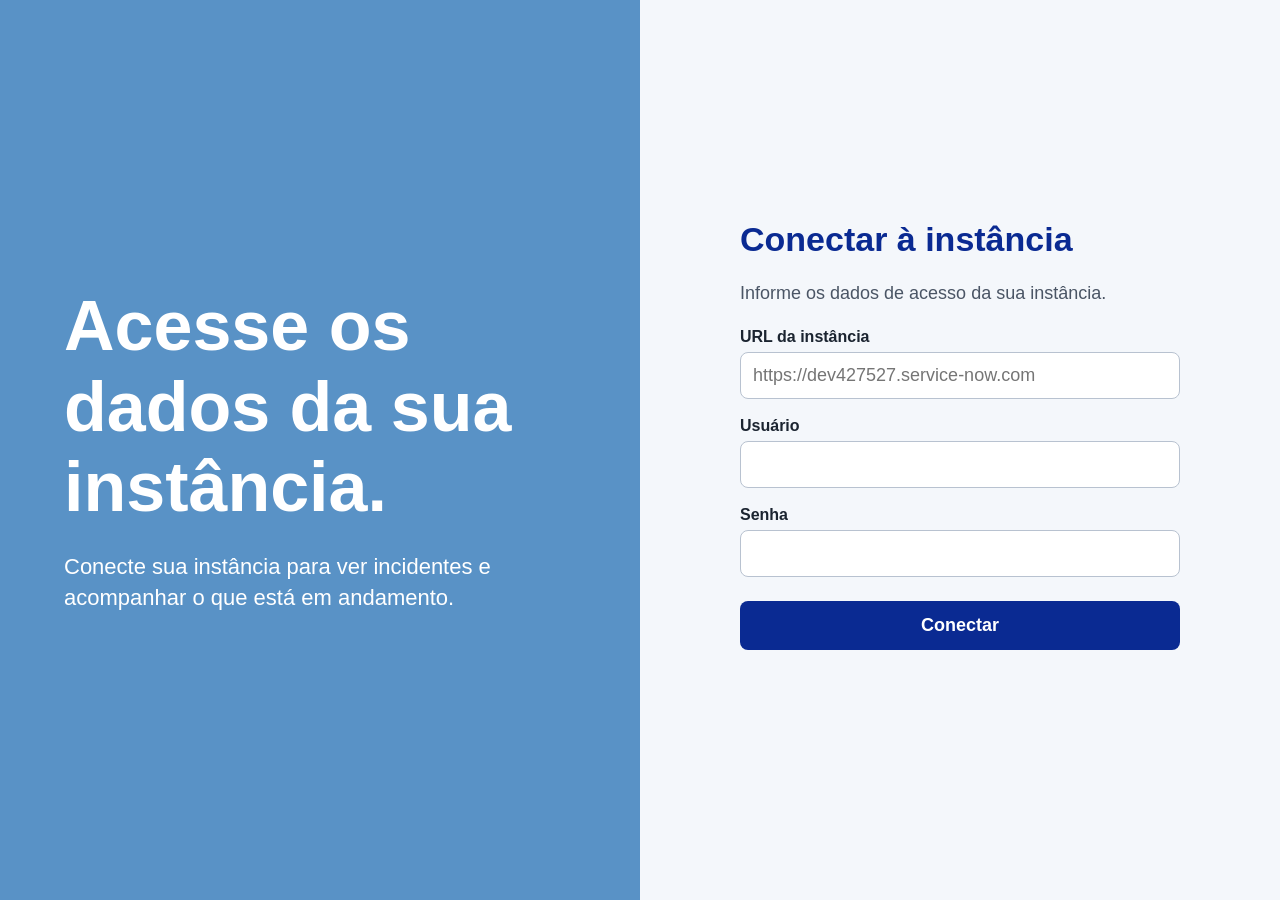
==== incidentes.html @ f0076033 "Adiciona tela de incidentes e atualiz páginas existentes" ====
<!DOCTYPE html>
<html lang="pt-BR">
<head>
    <meta charset="UTF-8">
    <meta name="viewport" content="width=device-width, initial-scale=1.0">
    <title>Todos incidentes</title>
    <link rel="stylesheet" href="painel_p1.css">
    <link rel="stylesheet" href="incidentes.css">
    <style>
    .badge{
        padding: 4px 10px;
        border-radius: 12px;
        font-size: 13px;
        font-weight: bold;
    }
    .badge-vermelho{ background-color: #fbdede; color: #b3261e; }
    .badge-laranja{ background-color: #fde3cf; color: #c2540a; }
    .badge-amarelo{ background-color: #fdf3cf; color: #8a6d00; }
    .badge-cinza{ background-color: #e4e7eb; color: #4a5565; }
</style>
</head>
<body>
    <header>
        <h2>Treinamento ServiceNow</h2>
        <span id="conectado"></span>
        <a class="volta" href="painel.html">Voltar para o painel</a>
        <button onclick="sair()">Sair</button>
    </header>

    <main>
        <h1>Todos incidentes</h1>

        <label for="estado">Estado</label>
        <select id="estado">
            <option value="">Todos</option>
            <option value="1">New</option>
            <option value="2">In Progress</option>
            <option value="3">On Hold</option>
            <option value="6">Resolved</option>
            <option value="7">Closed</option>
        </select>

        <label for="prioridade">Prioridade</label>
        <select id="prioridade">
            <option value="">Todas</option>
            <option value="1">1 - Critical</option>
            <option value="2">2 - High</option>
            <option value="3">3 - Moderate</option>
            <option value="4">4 - Low</option>
        </select>

        <label for="busca">Buscar</label>
        <input id="busca" type="text" placeholder="Número (INC000...) ou trecho da descrição">

        <button onclick="filtrar()">Filtrar</button>
        <p id="mensagem">Carregando...</p>

        <table id="tabela">
            <thead>
                <tr>
                    <th>Número</th>
                    <th>Descrição</th>
                    <th>Prioridade</th>
                    <th>Estado</th>
                    <th>Grupo</th>
                    <th>Aberto em</th>
                </tr>
            </thead>
            <tbody id="corpo"></tbody>
        </table>

        <button id="anterior" onclick="paginaAnterior()">Anterior</button>
        <span id="numero-pagina"></span>
        <button id="proxima" onclick="proximaPagina()">Próxima</button>
    </main>
    

    <script>
        if(sessionStorage.getItem("url") == null){
            window.location.href = "index.html";
        }

        const url = sessionStorage.getItem("url");
        const usuario = sessionStorage.getItem("usuario");
        const senha = sessionStorage.getItem("senha");
        const credenciais = btoa(`${usuario}:${senha}`);

        document.getElementById("conectado").textContent = `${url} - ${usuario}`;

        const sair = () => {
            sessionStorage.clear();
            window.location.href = "index.html";
        };

        const mensagem = document.getElementById("mensagem");
        const corpo = document.getElementById("corpo");
        let pagina = 0;

        function corDaPrioridade(prioridade){
            if(prioridade.includes("1")) return "vermelho";
            if(prioridade.includes("2")) return "laranja";
            if(prioridade.includes("3")) return "amarelo";
            return "cinza"
        }

        function buscarIncidentes(){
            mensagem.textContent = "Carregando..."
            corpo.innerHTML = "";

            const estado = document.getElementById("estado").value;
            const prioridade = document.getElementById("prioridade").value;
            const busca = document.getElementById("busca").value.trim();

            let consulta = "";
            if(estado != ""){
                consulta += `state=${estado}`;
            }
            if(prioridade != ""){
                if(consulta != ""){
                    consulta += "^";
                }
                consulta += `priority=${prioridade}`;
            }
            if(busca != ""){
                if(consulta != ""){
                    consulta += "^";
                }
                consulta += `numberLIKE${busca}^ORshort_descriptionLIKE${busca}`;
            }

            document.getElementById("numero-pagina").textContent = `Página ${pagina + 1}`

             fetch(`${url}/api/now/table/incident?sysparm_query=${consulta}ORDERBYDESCopened_at&sysparm_fields=number,short_description,priority,state,assignment_group,opened_at&sysparm_limit=20&sysparm_offset=${pagina * 20}&sysparm_display_value=true`, {
                headers: {Authorization: `Basic ${credenciais}`},
            })
            .then((resposta) => resposta.json())
            .then((dados) => {
                if(dados.result.length == 0){
                    mensagem.textContent = "Nenhum incidente encontrado";
                    document.getElementById("tabela").style.display = "none";
                }
                else{
                    mensagem.textContent = "";
                    document.getElementById("tabela").style.display = "table";
                    dados.result.forEach((incidente) => {
                        const linha = document.createElement("tr");
                        linha.innerHTML = `
                            <td>${incidente.number}</td>
                            <td>${incidente.short_description}</td>
                            <td><span class="badge badge-${corDaPrioridade(incidente.priority)}">${incidente.priority}</span></td>
                            <td>${incidente.state}</td>
                            <td>${incidente.assignment_group.display_value}</td>
                            <td>${incidente.opened_at}</td>
                        `;
                        corpo.appendChild(linha);
                    });
                }
            })
            .catch(() => {
                mensagem.textContent = "Não foi possível carregar";
            });
            }
            
            function proximaPagina(){
                pagina = pagina + 1;
                document.getElementById("anterior").disabled = false;
                buscarIncidentes();
            }

            function paginaAnterior(){
                if(pagina > 0){
                    pagina = pagina - 1;
                }
                if(pagina == 0){
                    document.getElementById("anterior").disabled = true;
                }
                buscarIncidentes();
            }

            function filtrar(){
                pagina = 0;
                document.getElementById("anterior").disabled = true;
                buscarIncidentes();
            }
    
            buscarIncidentes();
    </script>
</body>
</html>
---- painel_p1.css ----
*{
    box-sizing: border-box;
}

body{
    margin: 0;
    font-family: Arial, Helvetica, sans-serif;
    background-color: #eef2f9;
    color: #1c2a3e;
}

/*cabecalho*/
header{
    display: flex;
    align-items: center;
    gap: 16px;
    padding: 20px 60px;
    background-color: #5992c6;
    color: white;
}

header h2{
    margin: 0;
    font-size: 20px;
}

#conectado{
    margin-left: auto;
    font-size: 14px;
}

header button{
    padding: 10px 20px;
    font-size: 14px;
    font-weight: bold;
    color: #5992c6;
    background-color: white;
    border: none;
    border-radius: 6px;
    cursor: pointer;
}

/*titulo*/
h1{
    margin: 32px 60px 24px;
    font-size: 32px;
    color: #5992c6;
}

main{
    padding: 0 60px 60px;
}

main h1{
    margin: 32px 0 24px;
    font-size: 32px;
    color: #5992c6;
}
/*cards*/
.cards{
    display: grid;
    grid-template-columns: 1fr;
    gap: 32px;
    margin-bottom: 40px;
}

.card{
    position: relative;
    padding: 32px 40px;
    min-height: 200px;
    background-color: white;
    border-radius: 12px;
    border: 1px solid #d5dde8;
    color: #1c2a3e;
    text-decoration: none;
    display: flex;
    flex-direction: column;
    justify-content: center;
}

.card h3{
    margin: 0 0 20px;
    font-size: 60px;
    font-weight: normal;
    color: #4a5565;
}

.card p{
    margin: 0;
    font-size: 84px;
    font-weight: bold;
    color: #5992c6;
}

a.card:hover{
    border-color: #5992c6;
}



/*atalhos*/
.atalhos{
    display: flex;
    gap: 16px;
}

.botao{
    padding: 30px 55px;
    font-size: 20px;
    font-weight: bold;
    border-radius: 8px;
    text-decoration: none;
}

.botao-cheio{
    color: white;
    background-color: #5992c6;
}

.botao-cheio:hover{
    background-color: #123a82;
}

.botao-contorno{
    color: #5992c6;
    background-color: white;
    border: 1px solid #5992c6;
}

.botao-contorno:hover{
    background-color: #eaf1ff;
}


/*lista - incidentes*/
 .volta{
    padding: 10px 20px;
    font-size: 14px;
    font-weight: bold;
    color: #5992c6;
    background-color: white;
    border: none;
    border-radius: 6px;
    text-decoration: none;
    display: inline-block;
}

.volta:hover{
    background-color: #eaf1ff;
    text-decoration: underline;
}
#lista{
    padding: 0;
    list-style: none;
    background-color: white;
    border-radius: 12px;
    border: 1px solid #d5dde8;
    overflow: hidden;
}

#lista li{
    margin: 0;
    padding: 16px 24px;
    border-bottom: 1px solid #d5dde8;
    font-size: 16px;
}

#lista li:last-child{
    border-bottom: none;
} 

.ver-lista{
    display: inline-block;
    margin-top: 12px;
    font-size: 22px;
    font-weight: bold;
    color: #5992c6;
    text-decoration: none;
}

.ver-lista:hover{
    text-decoration: underline;
}
---- incidentes.css ----
/*pagina de incidentes - filtros*/
main label{
    display: inline-block;
    margin-right: 6px;
    font-weight: bold;
    font-size: 14px;
    color: #4a5565;
}

main select, main input[type="text"]{
    padding: 8px 12px;
    margin-right: 16px;
    font-size: 14px;
    border: 1px solid #d5dde8;
    border-radius: 6px;
    background-color: white;
    color: #1c2a3e;
}

main select:focus,
main input[type="text"]:focus{
    outline: 2px solid #5992c6;
    border-color: #5992c6;
}

main input[type="text"]{
    width: 260px;
}

main button{
    padding: 9px 20px;
    font-size: 14px;
    font-weight: bold;
    color: white;
    background-color: #5992c6;
    border: none;
    border-radius: 6px;
    cursor: pointer;
}

main button:hover{
    background-color: #123a82;
}

/*tabela de incidentes*/
table{
    width: 100%;
    margin-top: 24px;
    border-collapse: collapse;
    background-color: white;
    border-radius: 12px;
    overflow: hidden;
    box-shadow: 0 1px 3px rgba(0,0,0,0.06);
}

thead{
    background-color: #eef2f9;
}

th{
    padding: 14px 16px;
    text-align: left;
    font-size: 16px;
    color: #4a5565;
    border-bottom: 1px solid #d5dde8;
}

td{
    padding: 14px 16px;
    font-size: 14px;
    border-bottom: 1px solid #eef2f9;
}

tbody tr:hover{
    background-color: #f4f7fb;
}

tbody tr:last-child td{
    border-bottom: none;
}

/*paginação*/
#anterior,
#proxima{
    margin-top: 20px;
    margin-right: 8px;
    background-color: white;
    color: #5992c6;
    border: 1px solid #5992c6;
}

#anterior:hover:not(:disabled),
#proxima:hover{
    background-color: #eaf1ff;
}

#anterior:disabled{
    color: #b8c2d0;
    border-color: #d5dde8;
    background-color: #f4f7fb;
    cursor: not-allowed;
}

#numero-pagina{
    margin: 0 12px;
    font-size: 14px;
    font-weight: bold;
    color: #4a5565;
}
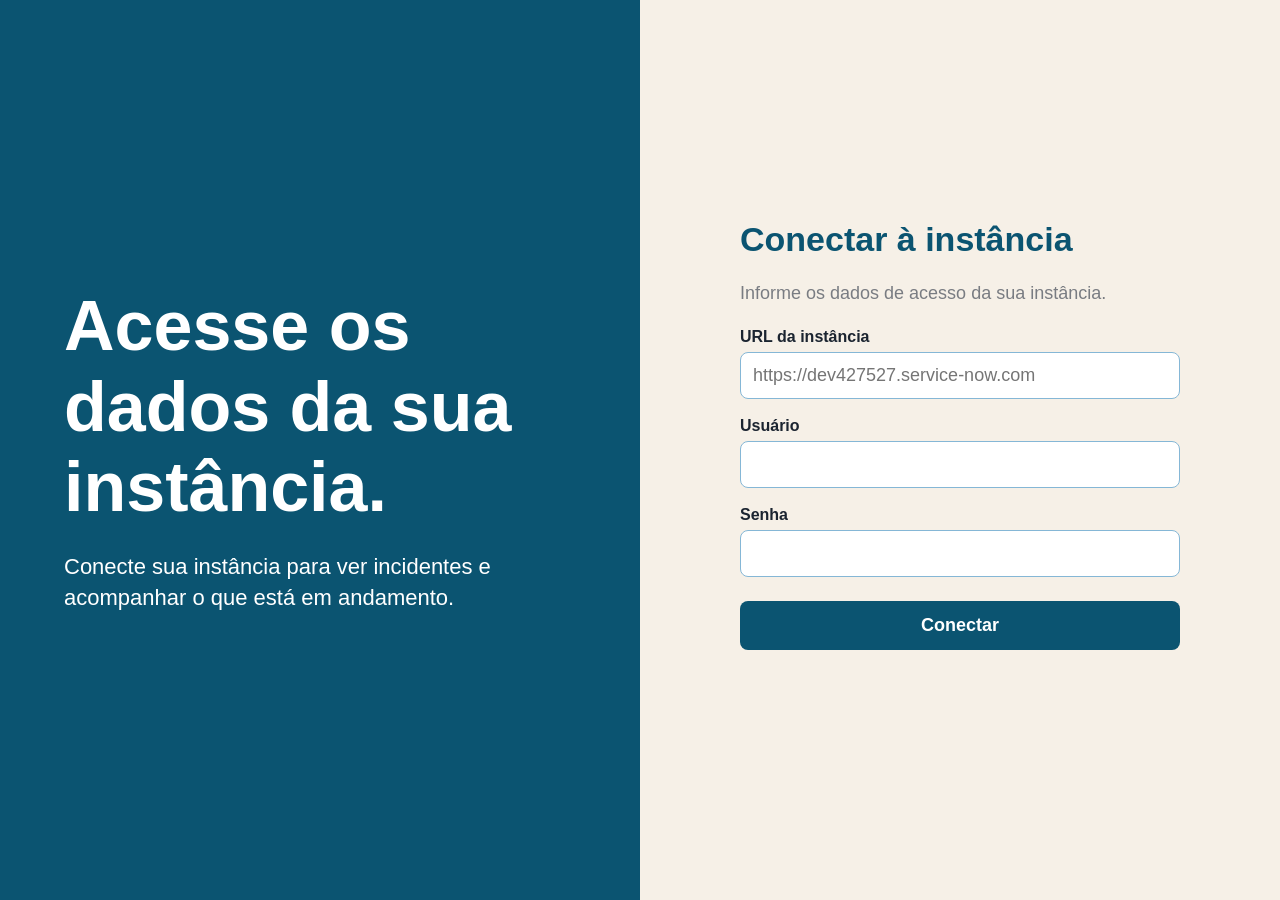
==== commit 363aba7a: "Refatora separando CSS, movendo scripts para JS e aplicando outras cores - Separa o CSS em painel.cs" ====
--- a/incidentes.html
+++ b/incidentes.html
@@ -4,20 +4,9 @@
     <meta charset="UTF-8">
     <meta name="viewport" content="width=device-width, initial-scale=1.0">
     <title>Todos incidentes</title>
-    <link rel="stylesheet" href="painel_p1.css">
+    <link rel="stylesheet" href="incidentesP1.css">
     <link rel="stylesheet" href="incidentes.css">
-    <style>
-    .badge{
-        padding: 4px 10px;
-        border-radius: 12px;
-        font-size: 13px;
-        font-weight: bold;
-    }
-    .badge-vermelho{ background-color: #fbdede; color: #b3261e; }
-    .badge-laranja{ background-color: #fde3cf; color: #c2540a; }
-    .badge-amarelo{ background-color: #fdf3cf; color: #8a6d00; }
-    .badge-cinza{ background-color: #e4e7eb; color: #4a5565; }
-</style>
+
 </head>
 <body>
     <header>
@@ -28,7 +17,7 @@
     </header>
 
     <main>
-        <h1>Todos incidentes</h1>
+        <h1>TODOS INCIDENTES</h1>
 
         <label for="estado">Estado</label>
         <select id="estado">
@@ -73,117 +62,31 @@
         <span id="numero-pagina"></span>
         <button id="proxima" onclick="proximaPagina()">Próxima</button>
     </main>
-    
 
-    <script>
-        if(sessionStorage.getItem("url") == null){
-            window.location.href = "index.html";
-        }
+    <div id="modal-fundo" class="modal-fundo fundo">
+        <div class="modal-caixa">
+            <div class="modal-topo">
+                 <span id="modal-numero"></span>
+                <button onclick="fecharModal()">Fechar</button>
+            </div>
 
-        const url = sessionStorage.getItem("url");
-        const usuario = sessionStorage.getItem("usuario");
-        const senha = sessionStorage.getItem("senha");
-        const credenciais = btoa(`${usuario}:${senha}`);
+            <h2 id="modal-titulo"></h2>
+            <p><strong>Solicitante:</strong> <span id="modal-solicitante"></span></p>
+            <p><strong>Categoria:</strong> <span id="modal-categoria"></span></p>
+            <p><strong>Grupo designado:</strong> <span id="modal-grupo"></span></p>
+            <p><strong>Impacto:</strong> <span id="modal-impacto"></span></p>
+            <p><strong>Urgência:</strong> <span id="modal-urgencia"></span></p>
+            <p><strong>Prioridade:</strong> <span id="modal-prioridade"></span></p>
+            <p><strong>Responsável:</strong> <span id="modal-responsavel"></span></p>
+            <p><strong>Estado:</strong> <span id="modal-estado"></span></p>
+            <p><strong>Aberto em:</strong> <span id="modal-aberto"></span></p>
+            <p><strong>Atualizado em:</strong> <span id="modal-atualizado"></span></p>
 
-        document.getElementById("conectado").textContent = `${url} - ${usuario}`;
+            <p><strong>Descrição completa:</strong></p>
+            <p id="modal-descricao"></p>
+        </div>
+    </div>
 
-        const sair = () => {
-            sessionStorage.clear();
-            window.location.href = "index.html";
-        };
-
-        const mensagem = document.getElementById("mensagem");
-        const corpo = document.getElementById("corpo");
-        let pagina = 0;
-
-        function corDaPrioridade(prioridade){
-            if(prioridade.includes("1")) return "vermelho";
-            if(prioridade.includes("2")) return "laranja";
-            if(prioridade.includes("3")) return "amarelo";
-            return "cinza"
-        }
-
-        function buscarIncidentes(){
-            mensagem.textContent = "Carregando..."
-            corpo.innerHTML = "";
-
-            const estado = document.getElementById("estado").value;
-            const prioridade = document.getElementById("prioridade").value;
-            const busca = document.getElementById("busca").value.trim();
-
-            let consulta = "";
-            if(estado != ""){
-                consulta += `state=${estado}`;
-            }
-            if(prioridade != ""){
-                if(consulta != ""){
-                    consulta += "^";
-                }
-                consulta += `priority=${prioridade}`;
-            }
-            if(busca != ""){
-                if(consulta != ""){
-                    consulta += "^";
-                }
-                consulta += `numberLIKE${busca}^ORshort_descriptionLIKE${busca}`;
-            }
-
-            document.getElementById("numero-pagina").textContent = `Página ${pagina + 1}`
-
-             fetch(`${url}/api/now/table/incident?sysparm_query=${consulta}ORDERBYDESCopened_at&sysparm_fields=number,short_description,priority,state,assignment_group,opened_at&sysparm_limit=20&sysparm_offset=${pagina * 20}&sysparm_display_value=true`, {
-                headers: {Authorization: `Basic ${credenciais}`},
-            })
-            .then((resposta) => resposta.json())
-            .then((dados) => {
-                if(dados.result.length == 0){
-                    mensagem.textContent = "Nenhum incidente encontrado";
-                    document.getElementById("tabela").style.display = "none";
-                }
-                else{
-                    mensagem.textContent = "";
-                    document.getElementById("tabela").style.display = "table";
-                    dados.result.forEach((incidente) => {
-                        const linha = document.createElement("tr");
-                        linha.innerHTML = `
-                            <td>${incidente.number}</td>
-                            <td>${incidente.short_description}</td>
-                            <td><span class="badge badge-${corDaPrioridade(incidente.priority)}">${incidente.priority}</span></td>
-                            <td>${incidente.state}</td>
-                            <td>${incidente.assignment_group.display_value}</td>
-                            <td>${incidente.opened_at}</td>
-                        `;
-                        corpo.appendChild(linha);
-                    });
-                }
-            })
-            .catch(() => {
-                mensagem.textContent = "Não foi possível carregar";
-            });
-            }
-            
-            function proximaPagina(){
-                pagina = pagina + 1;
-                document.getElementById("anterior").disabled = false;
-                buscarIncidentes();
-            }
-
-            function paginaAnterior(){
-                if(pagina > 0){
-                    pagina = pagina - 1;
-                }
-                if(pagina == 0){
-                    document.getElementById("anterior").disabled = true;
-                }
-                buscarIncidentes();
-            }
-
-            function filtrar(){
-                pagina = 0;
-                document.getElementById("anterior").disabled = true;
-                buscarIncidentes();
-            }
-    
-            buscarIncidentes();
-    </script>
+    <script src="incidentes.js"></script>
 </body>
 </html>
--- a/incidentesP1.css
+++ b/incidentesP1.css
@@ -0,0 +1,93 @@
+*{
+    box-sizing: border-box;
+}
+
+body{
+    margin: 0;
+    font-family: Arial, Helvetica, sans-serif;
+    background-color: #f6f0e7;
+    color: #1c2a3e;
+}
+
+/*cabeçalho*/
+header{
+    display: flex;
+    align-items: center;
+    gap: 16px;
+    padding: 20px 60px;
+    background-color: #0b5471;
+    color: white;
+}
+
+header h2{
+    margin: 0;
+    font-size: 20px;
+}
+
+#conectado{
+    margin-left: auto;
+    font-size: 14px;
+}
+
+header button{
+    padding: 10px 20px;
+    font-size: 14px;
+    font-weight: bold;
+    color: #0b5471;
+    background-color: white;
+    border: none;
+    border-radius: 6px;
+    cursor: pointer;
+}
+
+/*lista - incidentes*/
+.volta{
+    padding: 10px 20px;
+    font-size: 14px;
+    font-weight: bold;
+    color: #0b5471;
+    background-color: white;
+    border-radius: 6px;
+    text-decoration: none;
+    display: inline-block;
+}
+
+.volta:hover{
+    background-color: #f6f0e7;
+    text-decoration: underline;
+}
+
+/*conteudo*/
+main{
+    padding: 0 60px 60px;
+}
+
+main h1{
+    margin: 32px 0 24px;
+    font-size: 32px;
+    color: #0b5471;
+}
+
+/*lista - incidentes*/
+#lista{
+    margin: 0;
+    padding: 0;
+    list-style: none;
+    background-color: white;
+    border-radius: 12px;
+    border: 1px solid #85b7d6;
+    overflow: hidden;
+}
+
+#lista li{
+    margin: 0;
+    padding: 16px 24px;
+    border-bottom: 1px solid #85b7d6;
+    font-size: 16px;
+}
+
+#lista li:last-child{
+    border-bottom: none;
+} 
+
+
--- a/incidentes.css
+++ b/incidentes.css
@@ -1,26 +1,37 @@
+.badge{
+    padding: 4px 10px;
+    border-radius: 12px;
+    font-size: 13px;
+    font-weight: bold;
+}
+
+.badge-vermelho{ background-color: #fbdede; color: #b3261e; }
+.badge-laranja{ background-color: #fde3cf; color: #c2540a; }
+.badge-amarelo{ background-color: #fdf3cf; color: #8a6d00; }
+.badge-cinza{ background-color: #e4e7eb; color: #4a5565; }
+
 /*pagina de incidentes - filtros*/
 main label{
     display: inline-block;
     margin-right: 6px;
     font-weight: bold;
     font-size: 14px;
-    color: #4a5565;
+    color: #797c82;
 }
 
 main select, main input[type="text"]{
     padding: 8px 12px;
     margin-right: 16px;
     font-size: 14px;
-    border: 1px solid #d5dde8;
+    border: 1px solid #85b7d6;
     border-radius: 6px;
     background-color: white;
     color: #1c2a3e;
 }
 
-main select:focus,
-main input[type="text"]:focus{
-    outline: 2px solid #5992c6;
-    border-color: #5992c6;
+main select:focus, main input[type="text"]:focus{
+    outline: 2px solid #85b7d6;
+    border-color: #85b7d6;
 }
 
 main input[type="text"]{
@@ -32,14 +43,14 @@
     font-size: 14px;
     font-weight: bold;
     color: white;
-    background-color: #5992c6;
+    background-color: #0b5471;
     border: none;
     border-radius: 6px;
     cursor: pointer;
 }
 
 main button:hover{
-    background-color: #123a82;
+    background-color: #083f56;
 }
 
 /*tabela de incidentes*/
@@ -54,25 +65,25 @@
 }
 
 thead{
-    background-color: #eef2f9;
+    background-color: #f6f0e7;
 }
 
 th{
     padding: 14px 16px;
     text-align: left;
     font-size: 16px;
-    color: #4a5565;
-    border-bottom: 1px solid #d5dde8;
+    color: #797c82;
+    border-bottom: 1px solid #85b7d6;
 }
 
 td{
     padding: 14px 16px;
     font-size: 14px;
-    border-bottom: 1px solid #eef2f9;
+    border-bottom: 11px solid #f6f0e7;
 }
 
 tbody tr:hover{
-    background-color: #f4f7fb;
+    background-color: #f6f0e7;
 }
 
 tbody tr:last-child td{
@@ -80,24 +91,22 @@
 }
 
 /*paginação*/
-#anterior,
-#proxima{
+#anterior, #proxima{
     margin-top: 20px;
     margin-right: 8px;
     background-color: white;
-    color: #5992c6;
-    border: 1px solid #5992c6;
+    color: #0b5471;
+    border: 1px solid #0b5471;
 }
 
-#anterior:hover:not(:disabled),
-#proxima:hover{
-    background-color: #eaf1ff;
+#anterior:hover:not(:disabled), #proxima:hover{
+    background-color: #f6f0e7;
 }
 
 #anterior:disabled{
-    color: #b8c2d0;
-    border-color: #d5dde8;
-    background-color: #f4f7fb;
+    color: #797c82;
+    border-color: #85b7d6;
+    background-color: #f6f0e7;
     cursor: not-allowed;
 }
 
@@ -105,5 +114,76 @@
     margin: 0 12px;
     font-size: 14px;
     font-weight: bold;
-    color: #4a5565;
+    color: #797c82;
+}
+
+#modal-fundo.fundo{
+    display: none;
+}
+
+#modal-fundo{
+    position: fixed;
+    top: 0;
+    left: 0;
+    width: 100%;
+    height: 100%;
+    background-color: rgba(10, 20, 40, 0.6);
+    display: flex;
+    align-items: center;
+    justify-content: center;
+}
+
+.modal-caixa{
+    width: 90%;
+    max-width: 600px;
+    max-height: 80vh;
+    overflow-y: auto;
+    padding: 32px;
+    background-color: white;
+    border-radius: 12px;
+    box-shadow: 0 12px 32px rgba(0,0,0,0.25);
+}
+
+.modal-topo{
+    display: flex;
+    justify-content: space-between;
+    align-items: center;
+    margin-bottom: 16px;
+}
+
+.modal-topo button{
+    background-color: #0b5471;
+    color: white;
+    border: none;
+    padding: 8px 16px;
+    border-radius: 6px;
+    border-radius: 6px;
+    cursor: pointer;
+}
+
+.modal-topo button:hover{
+    background-color: #083f56;
+}
+
+#modal-numero{
+    color: #0b5471;
+    font-weight: bold;
+}
+
+#modal-titulo{
+    margin-top: 0;
+    color: black;
+}
+
+.modal-caixa p{
+    color: #797c82;
+    line-height: 1.5;
+}
+
+.modal-caixa strong{
+    color: black;
+}
+
+tr:focus{
+    outline: 2px solid #85b7d6;
 }
